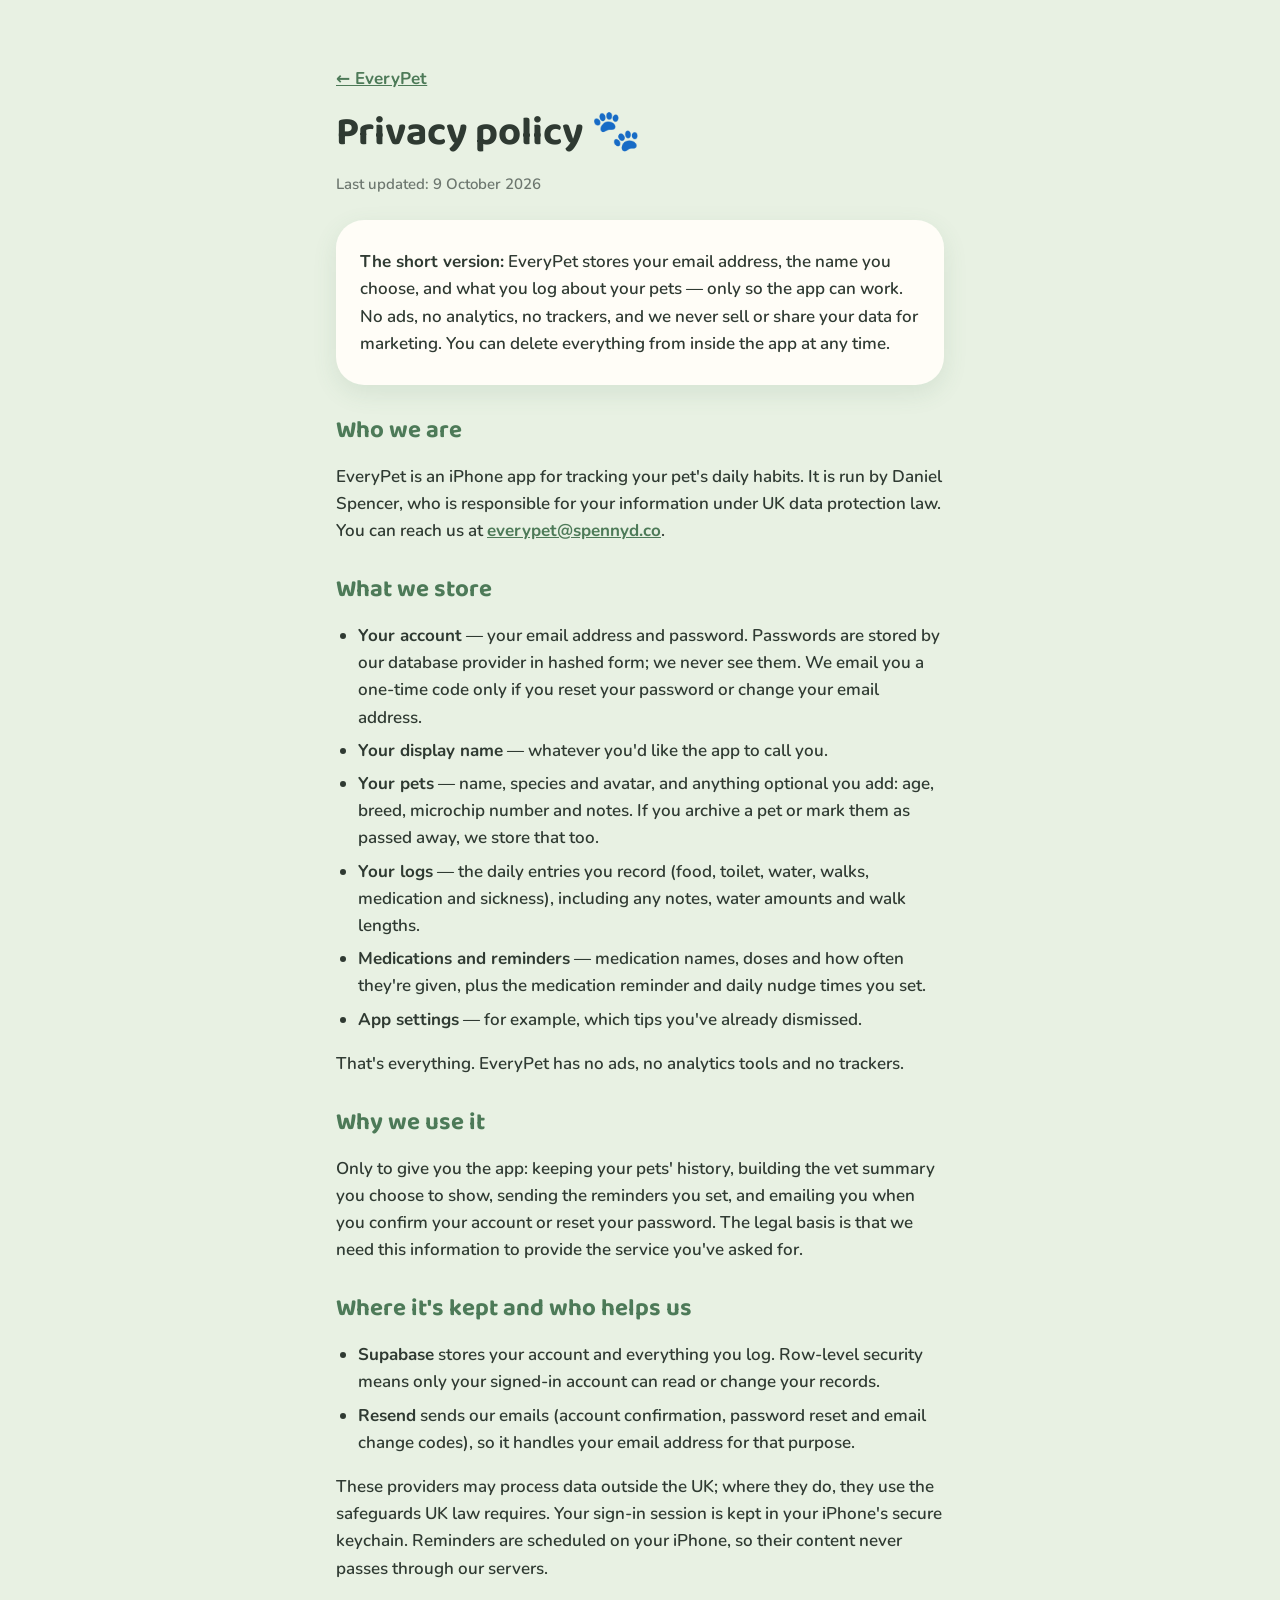
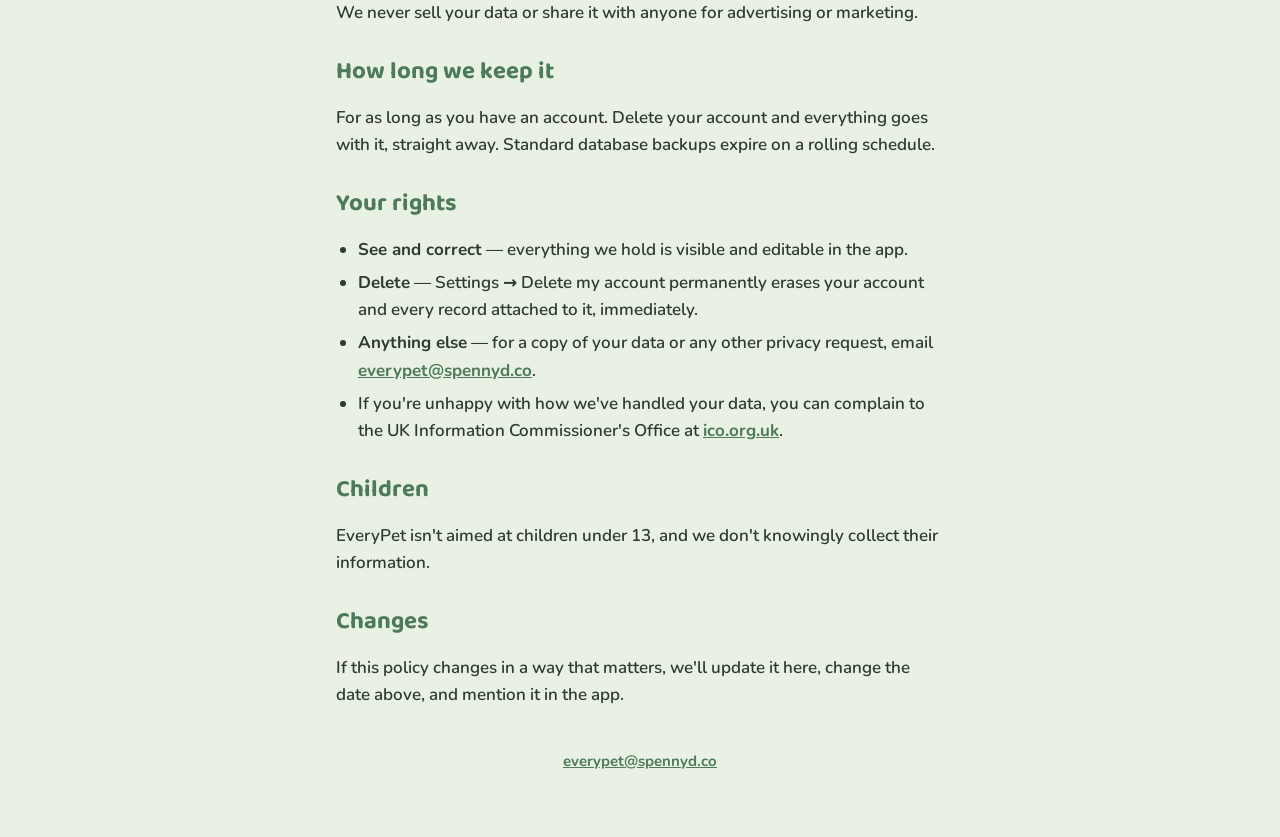
==== privacy/index.html @ b86e2752 "EveryPet site: email-confirmed page, privacy policy, home page Co-Authored-By: Claude Opus 5.5 <nore" ====
<!doctype html>
<html lang="en-GB">
  <head>
    <meta charset="utf-8" />
    <meta name="viewport" content="width=device-width, initial-scale=1" />
    <title>Privacy policy · EveryPet</title>
    <meta name="description" content="What EveryPet stores, why, and how to delete it." />
    <link rel="icon" href="../favicon.png" />
    <link rel="stylesheet" href="../style.css" />
  </head>
  <body>
    <main class="policy">
      <p><a href="../">← EveryPet</a></p>
      <h1>Privacy policy 🐾</h1>
      <p class="small">Last updated: 9 October 2026</p>

      <div class="card">
        <strong>The short version:</strong> EveryPet stores your email address, the name you choose, and what you
        log about your pets — only so the app can work. No ads, no analytics, no trackers, and we never sell or share
        your data for marketing. You can delete everything from inside the app at any time.
      </div>
      <!-- PLACEHOLDER (T13 PostHog / T14 RevenueCat): when either ships, reword the short version above,
           e.g. "…and what you log about your pets, plus anonymous usage stats and your purchase status.
           No ads, and we never sell or share your data for marketing." -->

      <h2>Who we are</h2>
      <p>
        EveryPet is an iPhone app for tracking your pet's daily habits. It is run by Daniel Spencer, who is
        responsible for your information under UK data protection law. You can reach us at
        <a href="mailto:everypet@spennyd.co">everypet@spennyd.co</a>.
      </p>

      <h2>What we store</h2>
      <ul>
        <li>
          <strong>Your account</strong> — your email address and password. Passwords are stored by our database
          provider in hashed form; we never see them. We email you a one-time code only if you reset your password or
          change your email address.
        </li>
        <li><strong>Your display name</strong> — whatever you'd like the app to call you.</li>
        <li>
          <strong>Your pets</strong> — name, species and avatar, and anything optional you add: age, breed,
          microchip number and notes. If you archive a pet or mark them as passed away, we store that too.
        </li>
        <li>
          <strong>Your logs</strong> — the daily entries you record (food, toilet, water, walks, medication and
          sickness), including any notes, water amounts and walk lengths.
        </li>
        <li>
          <strong>Medications and reminders</strong> — medication names, doses and how often they're given, plus the medication reminder and daily nudge times you set.
        </li>
        <li><strong>App settings</strong> — for example, which tips you've already dismissed.</li>
        <!-- PLACEHOLDER (T13 PostHog) — uncomment when analytics ships; confirm details against D12:
        <li>
          <strong>Usage information</strong> — which parts of the app you use (for example, that a log was saved),
          linked to a random account ID — never your email, your pets' details or what you write in notes. We use it
          to fix problems and improve the app. You can turn it off in Settings. [D12: region, events, session replay]
        </li>
        -->
        <!-- PLACEHOLDER (T14 RevenueCat) — uncomment when purchases ship; confirm against D13:
        <li>
          <strong>Purchases</strong> — if you subscribe, Apple takes the payment; we receive your purchase status and
          history (never your card details) so the app knows what to unlock.
        </li>
        -->
      </ul>
      <p>That's everything. EveryPet has no ads, no analytics tools and no trackers.</p>
      <!-- PLACEHOLDER (T13 PostHog): replace the line above with
           "That's everything. EveryPet has no ads and doesn't track you across other apps or websites." -->

      <h2>Why we use it</h2>
      <p>
        Only to give you the app: keeping your pets' history, building the vet summary you choose to show, sending the
        reminders you set, and emailing you when you confirm your account or reset your password. The legal basis is
        that we need this information to provide the service you've asked for.
      </p>

      <h2>Where it's kept and who helps us</h2>
      <ul>
        <li>
          <strong>Supabase</strong> stores your account and everything you log. Row-level security means only your
          signed-in account can read or change your records.
        </li>
        <li>
          <strong>Resend</strong> sends our emails (account confirmation, password reset and email change codes), so
          it handles your email address for that purpose.
        </li>
        <!-- PLACEHOLDER (T13 PostHog) — uncomment when analytics ships:
        <li>
          <strong>PostHog</strong> collects the anonymous usage information described above, in [D12: EU / US].
        </li>
        -->
        <!-- PLACEHOLDER (T14 RevenueCat) — uncomment when purchases ship:
        <li>
          <strong>RevenueCat</strong> manages subscriptions with Apple, so it receives your random account ID and
          purchase history.
        </li>
        -->
      </ul>
      <p>
        These providers may process data outside the UK; where they do, they use the safeguards UK law requires. Your
        sign-in session is kept in your iPhone's secure keychain. Reminders are scheduled on your iPhone, so their
        content never passes through our servers.
      </p>
      <p>We never sell your data or share it with anyone for advertising or marketing.</p>

      <h2>How long we keep it</h2>
      <p>
        For as long as you have an account. Delete your account and everything goes with it, straight away. Standard
        database backups expire on a rolling schedule.
      </p>

      <h2>Your rights</h2>
      <ul>
        <li><strong>See and correct</strong> — everything we hold is visible and editable in the app.</li>
        <li>
          <strong>Delete</strong> — Settings → Delete my account permanently erases your account and every record
          attached to it, immediately.
        </li>
        <li>
          <strong>Anything else</strong> — for a copy of your data or any other privacy request, email
          <a href="mailto:everypet@spennyd.co">everypet@spennyd.co</a>.
        </li>
        <li>
          If you're unhappy with how we've handled your data, you can complain to the UK Information Commissioner's
          Office at <a href="https://ico.org.uk/make-a-complaint/">ico.org.uk</a>.
        </li>
      </ul>

      <h2>Children</h2>
      <p>EveryPet isn't aimed at children under 13, and we don't knowingly collect their information.</p>

      <h2>Changes</h2>
      <p>If this policy changes in a way that matters, we'll update it here, change the date above, and mention it in the app.</p>

      <footer>
        <a href="mailto:everypet@spennyd.co">everypet@spennyd.co</a>
      </footer>
    </main>
  </body>
</html>
---- style.css ----
/* EveryPet site — colours mirror the app's theme tokens (src/theme/tokens.ts). */

@font-face {
  font-family: 'Baloo 2';
  src: url('fonts/baloo-2-latin-700-normal.woff2') format('woff2');
  font-weight: 700;
  font-display: swap;
}
@font-face {
  font-family: 'Nunito';
  src: url('fonts/nunito-latin-600-normal.woff2') format('woff2');
  font-weight: 600;
  font-display: swap;
}
@font-face {
  font-family: 'Nunito';
  src: url('fonts/nunito-latin-700-normal.woff2') format('woff2');
  font-weight: 700;
  font-display: swap;
}

:root {
  --sage-bg: #e8f1e3;
  --sage: #5f8d6a;
  --sage-deep: #4d7a58;
  --sage-mid: #8fb996;
  --sage-soft: #ddead7;
  --cream: #fffdf7;
  --ink: #2f3a32;
  --muted: #6d776f;
  --coral: #e4907f;
  --warn: #fdf2ef;
}

* {
  box-sizing: border-box;
}

body {
  margin: 0;
  min-height: 100vh;
  background: var(--sage-bg);
  color: var(--ink);
  font-family: 'Nunito', -apple-system, system-ui, sans-serif;
  font-weight: 600;
  font-size: 17px;
  line-height: 1.6;
  -webkit-font-smoothing: antialiased;
}

main {
  max-width: 640px;
  margin: 0 auto;
  padding: 48px 16px 64px;
}

h1,
h2 {
  font-family: 'Baloo 2', -apple-system, system-ui, sans-serif;
  font-weight: 700;
  line-height: 1.2;
  margin: 0;
}
h1 {
  font-size: 40px;
}
h2 {
  font-size: 24px;
  margin-top: 32px;
  color: var(--sage-deep);
}

a {
  color: var(--sage-deep);
  font-weight: 700;
}

.card {
  background: var(--cream);
  border-radius: 28px;
  padding: 28px 24px;
  box-shadow: 0 8px 24px rgba(77, 122, 88, 0.12);
}

.center {
  text-align: center;
}

.hero {
  font-size: 80px;
  line-height: 1;
  margin-bottom: 16px;
}

.lead {
  font-size: 19px;
  color: var(--muted);
  margin: 12px 0 0;
}

.button {
  display: inline-block;
  margin-top: 28px;
  padding: 16px 32px;
  border-radius: 28px;
  background: var(--sage);
  color: var(--cream);
  font-family: 'Baloo 2', -apple-system, system-ui, sans-serif;
  font-size: 20px;
  text-decoration: none;
}

.small {
  font-size: 15px;
  color: var(--muted);
}

.notice {
  background: var(--warn);
  border-radius: 22px;
  padding: 16px 20px;
  margin-top: 24px;
}

footer {
  margin-top: 40px;
  text-align: center;
  font-size: 15px;
  color: var(--muted);
}

[hidden] {
  display: none !important;
}

/* Policy text */
.policy ul {
  padding-left: 22px;
}
.policy li {
  margin: 6px 0;
}
.policy .card {
  margin-top: 24px;
}
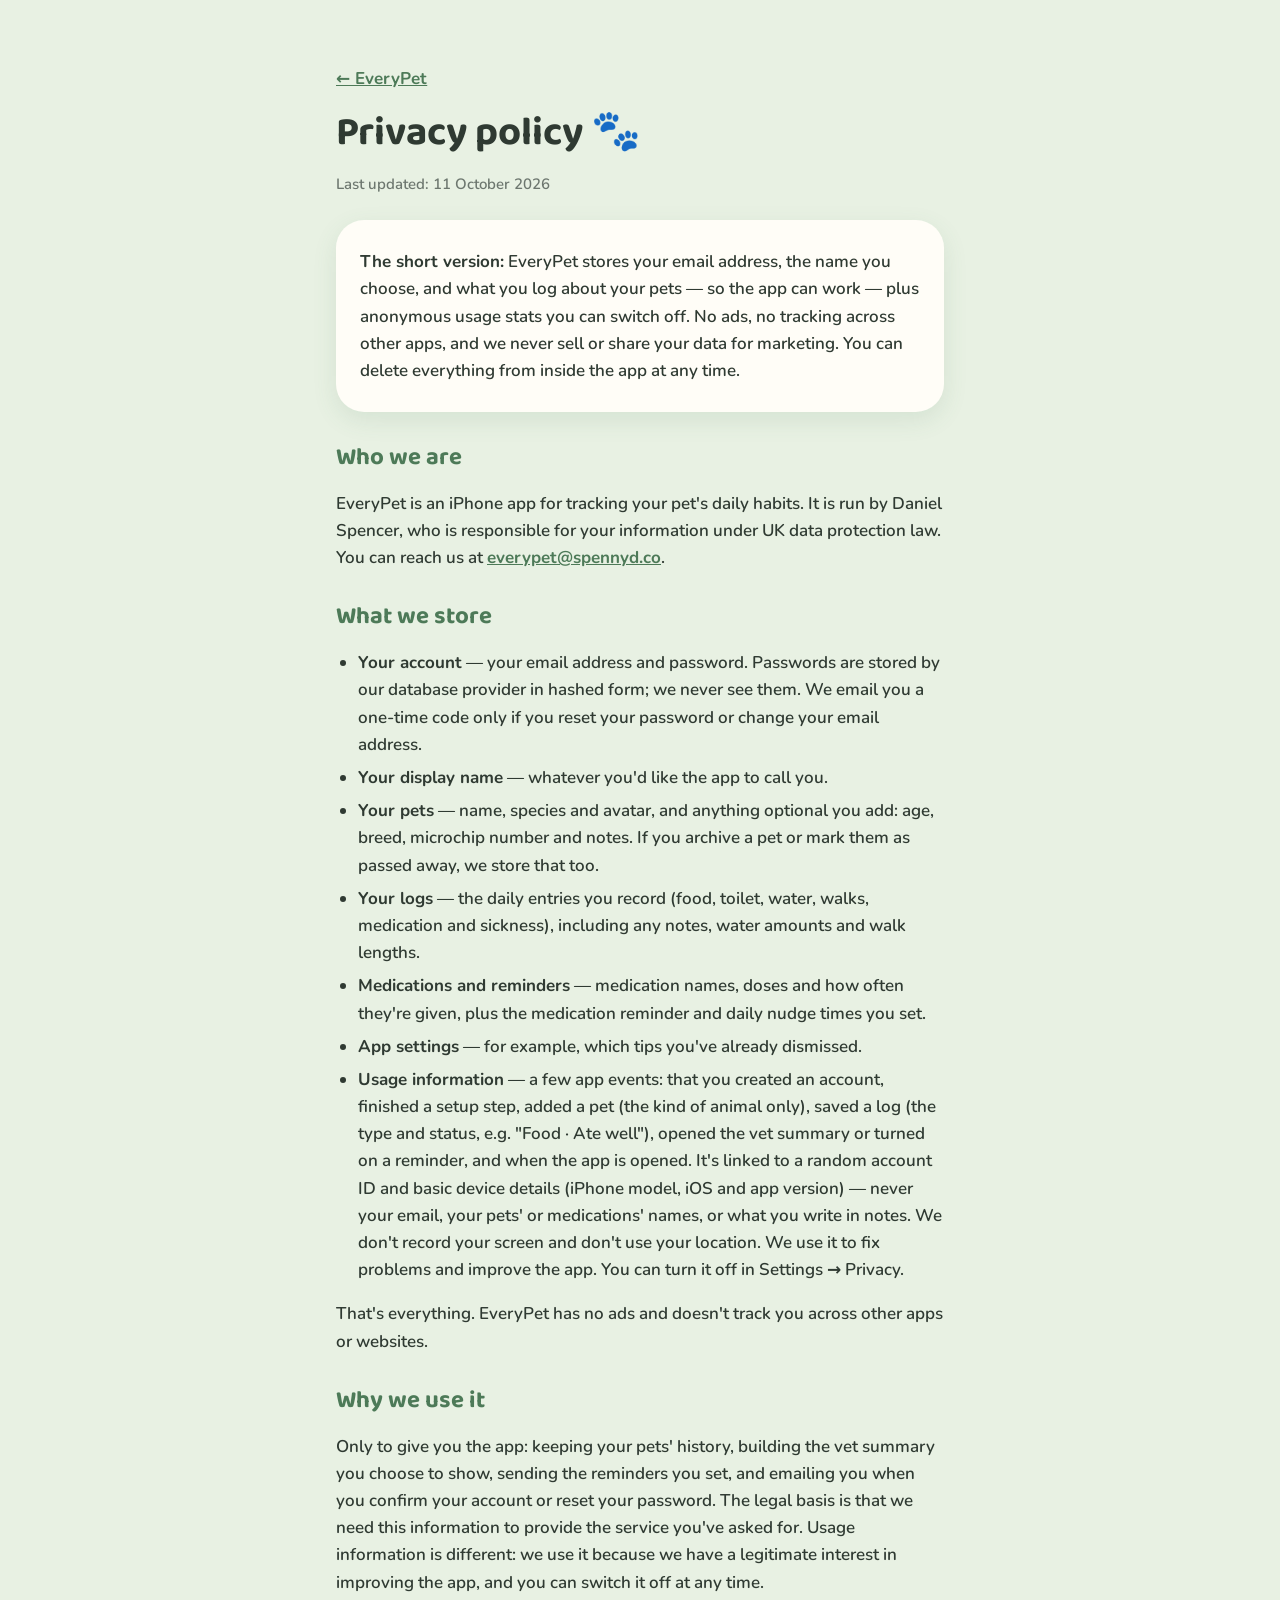
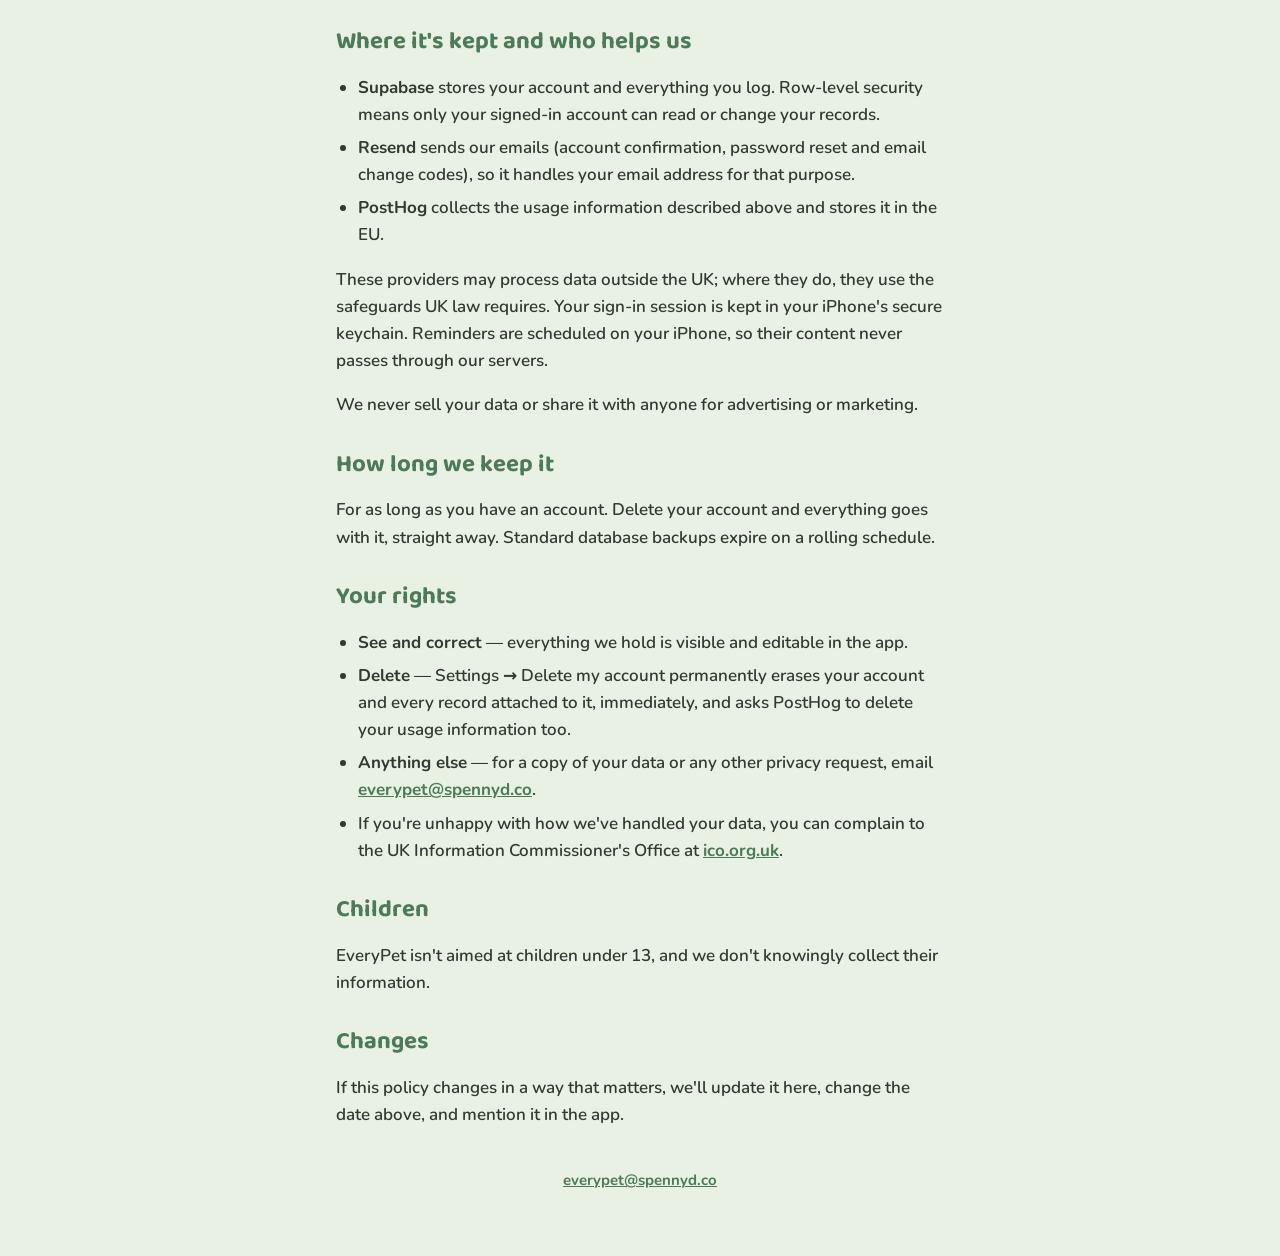
==== commit bbd0821f: "Privacy policy: switch on PostHog usage analytics (EU) Co-Authored-By: Claude Opus 5.5 <noreply@anth" ====
--- a/privacy/index.html
+++ b/privacy/index.html
@@ -12,16 +12,15 @@
     <main class="policy">
       <p><a href="../">← EveryPet</a></p>
       <h1>Privacy policy 🐾</h1>
-      <p class="small">Last updated: 9 October 2026</p>
+      <p class="small">Last updated: 11 October 2026</p>
 
       <div class="card">
         <strong>The short version:</strong> EveryPet stores your email address, the name you choose, and what you
-        log about your pets — only so the app can work. No ads, no analytics, no trackers, and we never sell or share
-        your data for marketing. You can delete everything from inside the app at any time.
+        log about your pets — so the app can work — plus anonymous usage stats you can switch off. No ads, no
+        tracking across other apps, and we never sell or share your data for marketing. You can delete everything
+        from inside the app at any time.
       </div>
-      <!-- PLACEHOLDER (T13 PostHog / T14 RevenueCat): when either ships, reword the short version above,
-           e.g. "…and what you log about your pets, plus anonymous usage stats and your purchase status.
-           No ads, and we never sell or share your data for marketing." -->
+      <!-- PLACEHOLDER (T14 RevenueCat): when purchases ship, add "and your purchase status" to the short version. -->
 
       <h2>Who we are</h2>
       <p>
@@ -50,13 +49,14 @@
           <strong>Medications and reminders</strong> — medication names, doses and how often they're given, plus the medication reminder and daily nudge times you set.
         </li>
         <li><strong>App settings</strong> — for example, which tips you've already dismissed.</li>
-        <!-- PLACEHOLDER (T13 PostHog) — uncomment when analytics ships; confirm details against D12:
         <li>
-          <strong>Usage information</strong> — which parts of the app you use (for example, that a log was saved),
-          linked to a random account ID — never your email, your pets' details or what you write in notes. We use it
-          to fix problems and improve the app. You can turn it off in Settings. [D12: region, events, session replay]
+          <strong>Usage information</strong> — a few app events: that you created an account, finished a setup step,
+          added a pet (the kind of animal only), saved a log (the type and status, e.g. "Food · Ate well"), opened
+          the vet summary or turned on a reminder, and when the app is opened. It's linked to a random account ID and
+          basic device details (iPhone model, iOS and app version) — never your email, your pets' or medications'
+          names, or what you write in notes. We don't record your screen and don't use your location. We use it to
+          fix problems and improve the app. You can turn it off in Settings → Privacy.
         </li>
-        -->
         <!-- PLACEHOLDER (T14 RevenueCat) — uncomment when purchases ship; confirm against D13:
         <li>
           <strong>Purchases</strong> — if you subscribe, Apple takes the payment; we receive your purchase status and
@@ -64,15 +64,14 @@
         </li>
         -->
       </ul>
-      <p>That's everything. EveryPet has no ads, no analytics tools and no trackers.</p>
-      <!-- PLACEHOLDER (T13 PostHog): replace the line above with
-           "That's everything. EveryPet has no ads and doesn't track you across other apps or websites." -->
+      <p>That's everything. EveryPet has no ads and doesn't track you across other apps or websites.</p>
 
       <h2>Why we use it</h2>
       <p>
         Only to give you the app: keeping your pets' history, building the vet summary you choose to show, sending the
         reminders you set, and emailing you when you confirm your account or reset your password. The legal basis is
-        that we need this information to provide the service you've asked for.
+        that we need this information to provide the service you've asked for. Usage information is different: we
+        use it because we have a legitimate interest in improving the app, and you can switch it off at any time.
       </p>
 
       <h2>Where it's kept and who helps us</h2>
@@ -85,11 +84,9 @@
           <strong>Resend</strong> sends our emails (account confirmation, password reset and email change codes), so
           it handles your email address for that purpose.
         </li>
-        <!-- PLACEHOLDER (T13 PostHog) — uncomment when analytics ships:
         <li>
-          <strong>PostHog</strong> collects the anonymous usage information described above, in [D12: EU / US].
+          <strong>PostHog</strong> collects the usage information described above and stores it in the EU.
         </li>
-        -->
         <!-- PLACEHOLDER (T14 RevenueCat) — uncomment when purchases ship:
         <li>
           <strong>RevenueCat</strong> manages subscriptions with Apple, so it receives your random account ID and
@@ -115,7 +112,7 @@
         <li><strong>See and correct</strong> — everything we hold is visible and editable in the app.</li>
         <li>
           <strong>Delete</strong> — Settings → Delete my account permanently erases your account and every record
-          attached to it, immediately.
+          attached to it, immediately, and asks PostHog to delete your usage information too.
         </li>
         <li>
           <strong>Anything else</strong> — for a copy of your data or any other privacy request, email
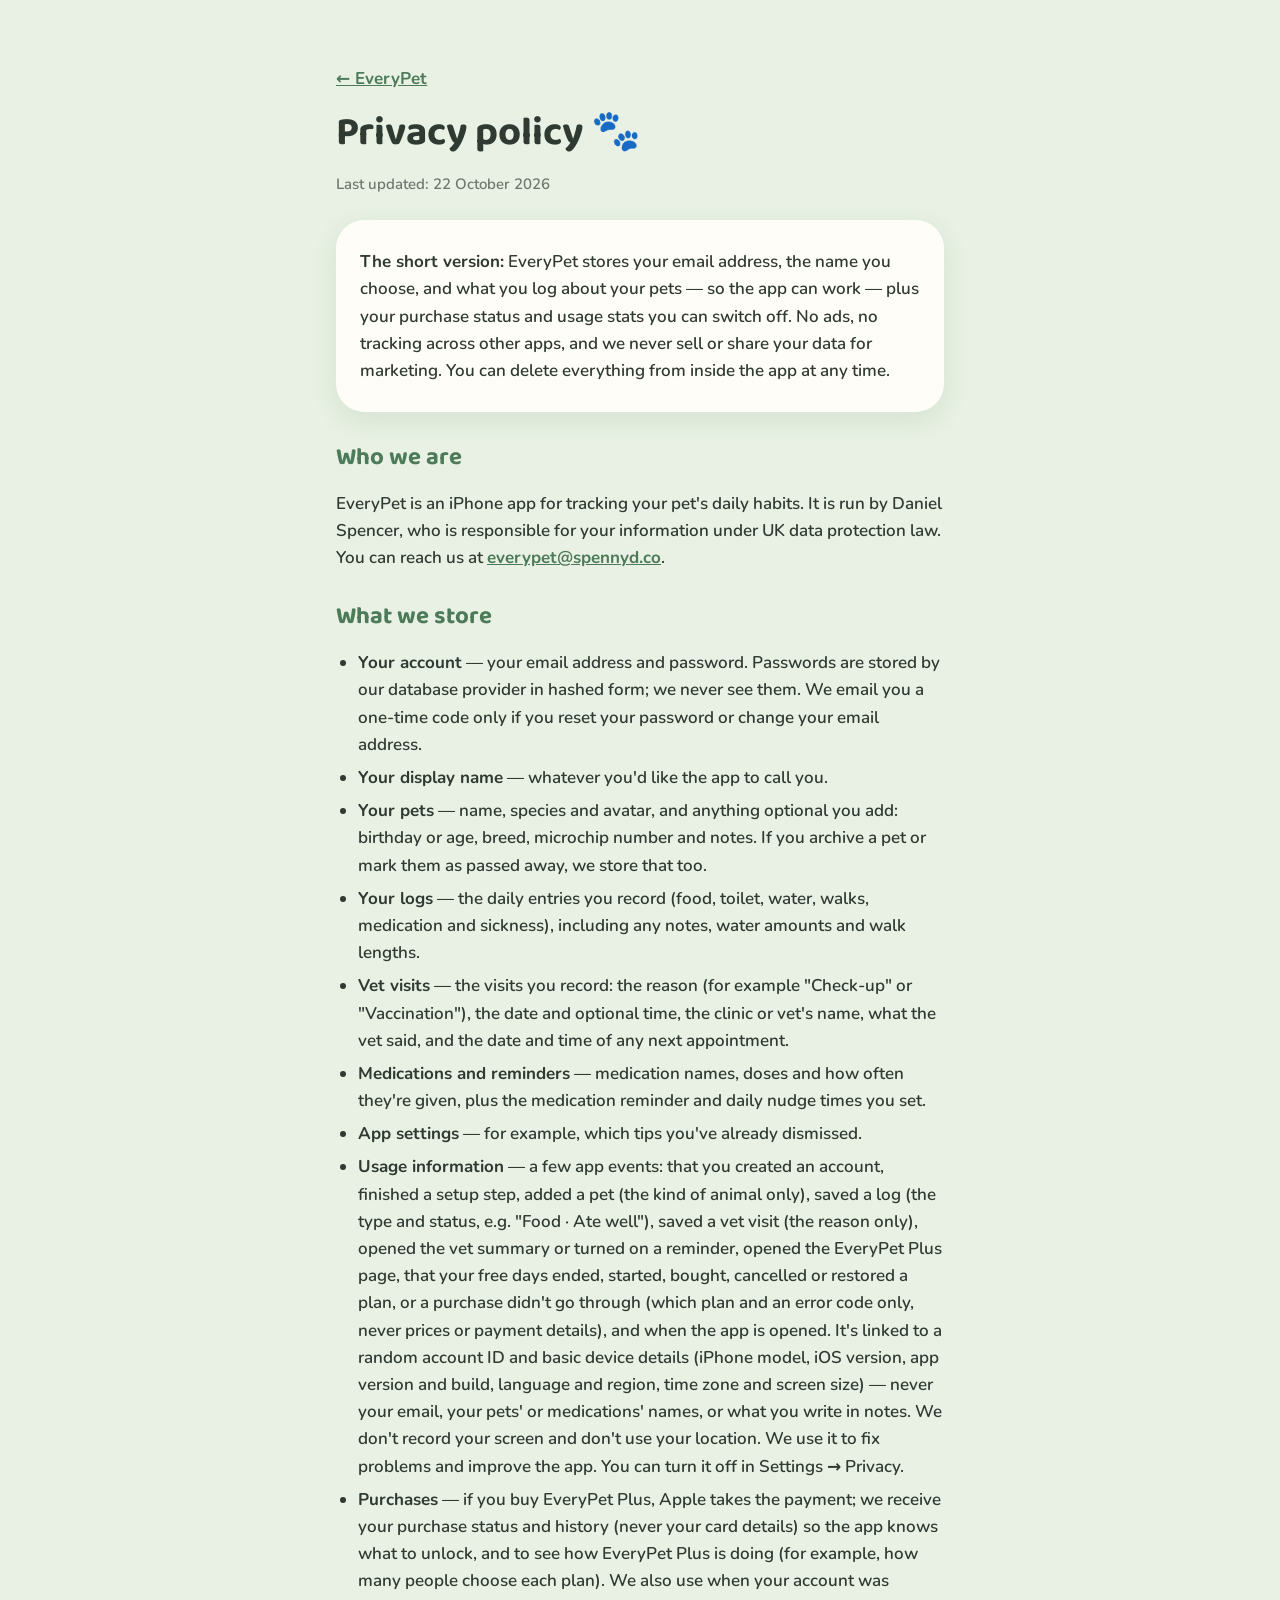
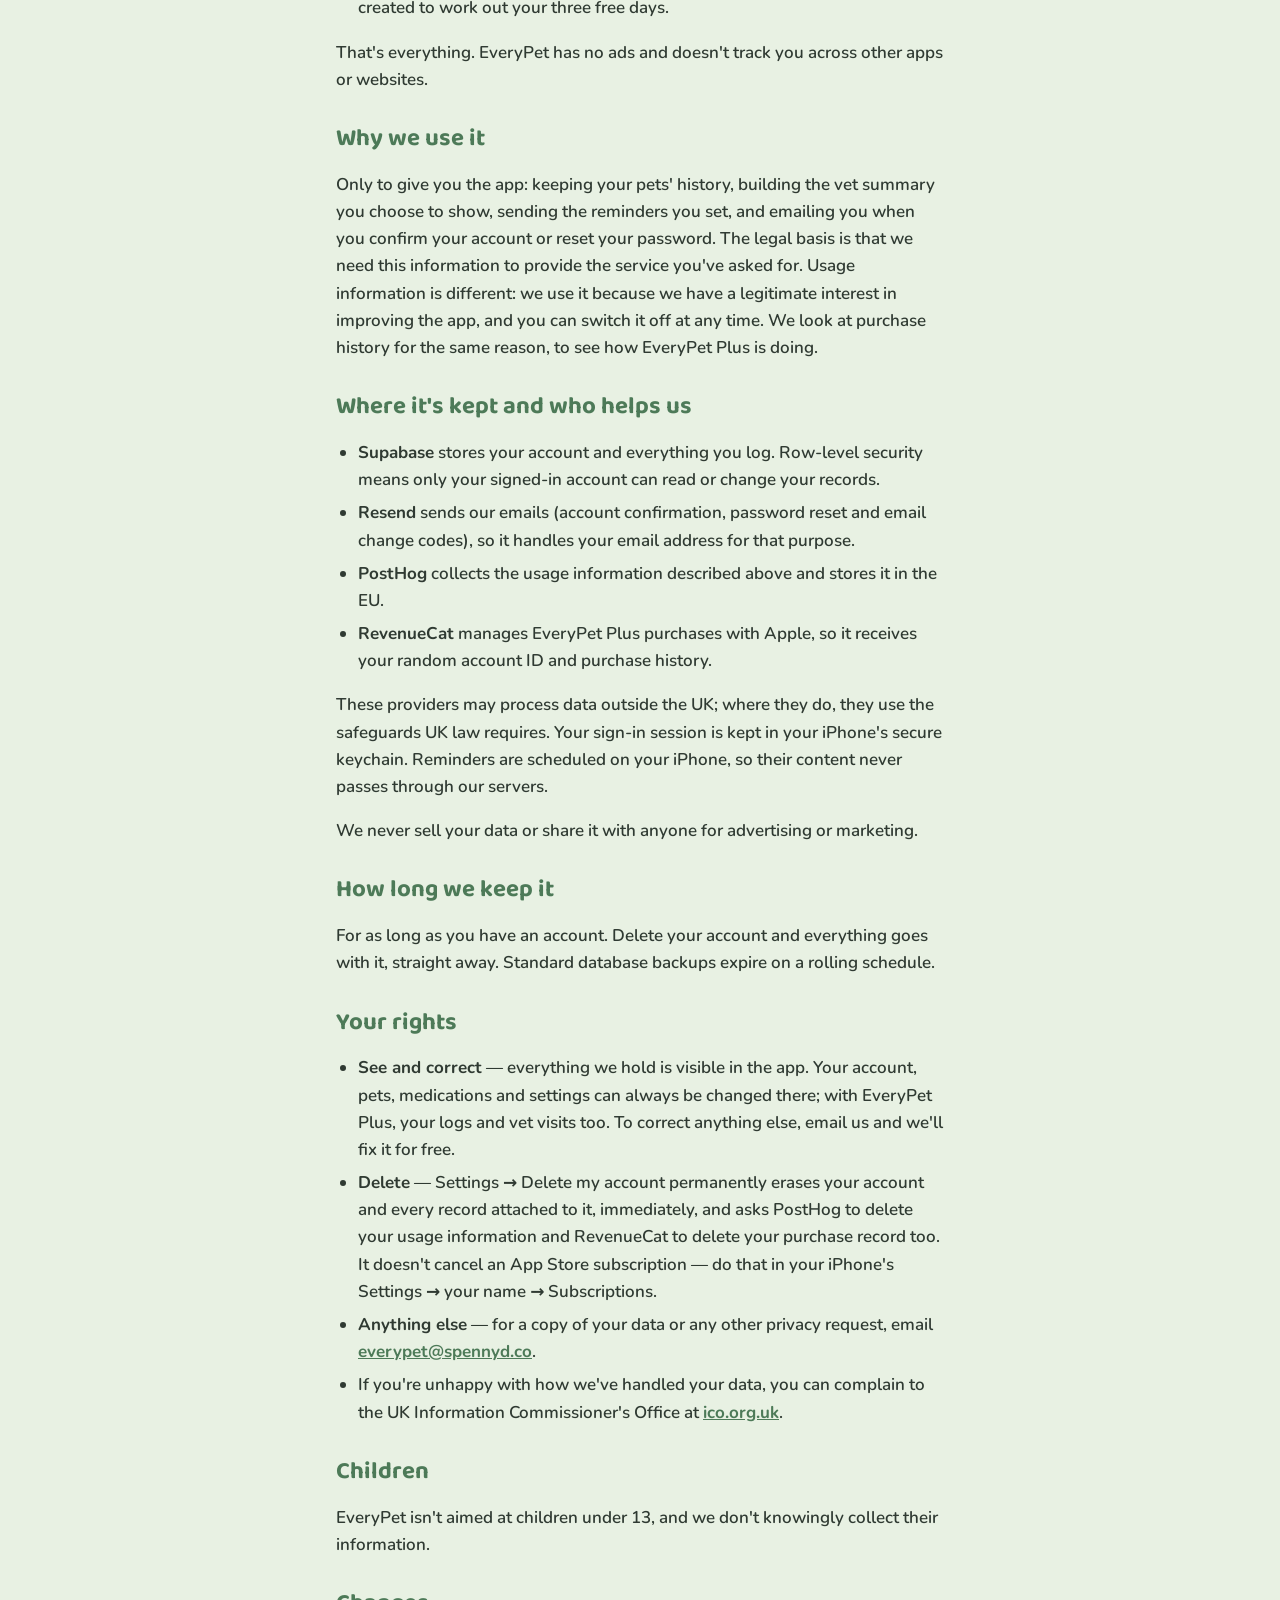
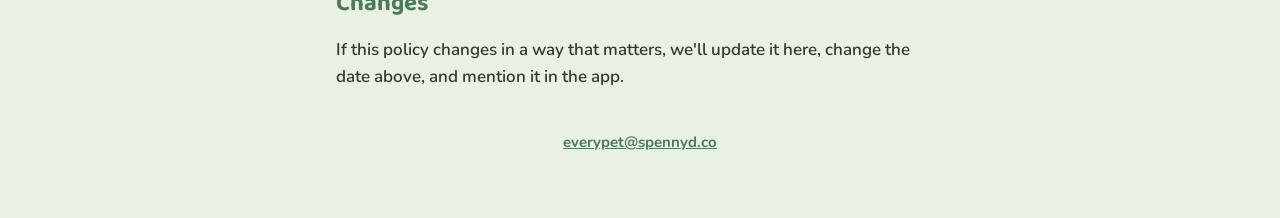
==== commit 5b023ba2: "Privacy policy: switch on EveryPet Plus (RevenueCat), vet visits, birthdays; fuller usage and device" ====
--- a/privacy/index.html
+++ b/privacy/index.html
@@ -12,15 +12,14 @@
     <main class="policy">
       <p><a href="../">← EveryPet</a></p>
       <h1>Privacy policy 🐾</h1>
-      <p class="small">Last updated: 11 October 2026</p>
+      <p class="small">Last updated: 22 October 2026</p>
 
       <div class="card">
         <strong>The short version:</strong> EveryPet stores your email address, the name you choose, and what you
-        log about your pets — so the app can work — plus anonymous usage stats you can switch off. No ads, no
-        tracking across other apps, and we never sell or share your data for marketing. You can delete everything
-        from inside the app at any time.
+        log about your pets — so the app can work — plus your purchase status and usage stats you can switch off. No
+        ads, no tracking across other apps, and we never sell or share your data for marketing. You can delete
+        everything from inside the app at any time.
       </div>
-      <!-- PLACEHOLDER (T14 RevenueCat): when purchases ship, add "and your purchase status" to the short version. -->
 
       <h2>Who we are</h2>
       <p>
@@ -38,31 +37,40 @@
         </li>
         <li><strong>Your display name</strong> — whatever you'd like the app to call you.</li>
         <li>
-          <strong>Your pets</strong> — name, species and avatar, and anything optional you add: age, breed,
-          microchip number and notes. If you archive a pet or mark them as passed away, we store that too.
+          <strong>Your pets</strong> — name, species and avatar, and anything optional you add: birthday or age,
+          breed, microchip number and notes. If you archive a pet or mark them as passed away, we store that too.
         </li>
         <li>
           <strong>Your logs</strong> — the daily entries you record (food, toilet, water, walks, medication and
           sickness), including any notes, water amounts and walk lengths.
         </li>
         <li>
-          <strong>Medications and reminders</strong> — medication names, doses and how often they're given, plus the medication reminder and daily nudge times you set.
+          <strong>Vet visits</strong> — the visits you record: the reason (for example "Check-up" or "Vaccination"),
+          the date and optional time, the clinic or vet's name, what the vet said, and the date and time of any next
+          appointment.
+        </li>
+        <li>
+          <strong>Medications and reminders</strong> — medication names, doses and how often they're given, plus the
+          medication reminder and daily nudge times you set.
         </li>
         <li><strong>App settings</strong> — for example, which tips you've already dismissed.</li>
         <li>
           <strong>Usage information</strong> — a few app events: that you created an account, finished a setup step,
-          added a pet (the kind of animal only), saved a log (the type and status, e.g. "Food · Ate well"), opened
-          the vet summary or turned on a reminder, and when the app is opened. It's linked to a random account ID and
-          basic device details (iPhone model, iOS and app version) — never your email, your pets' or medications'
-          names, or what you write in notes. We don't record your screen and don't use your location. We use it to
-          fix problems and improve the app. You can turn it off in Settings → Privacy.
+          added a pet (the kind of animal only), saved a log (the type and status, e.g. "Food · Ate well"), saved a
+          vet visit (the reason only), opened the vet summary or turned on a reminder, opened the EveryPet Plus page,
+          that your free days ended, started, bought, cancelled or restored a plan, or a purchase didn't go through
+          (which plan and an error code only, never prices or payment details), and when the app is opened. It's
+          linked to a random account ID and basic device details (iPhone model, iOS version, app version and build,
+          language and region, time zone and screen size) — never your email, your pets' or medications' names, or
+          what you write in notes. We don't record your screen and don't use your location. We use it to fix problems
+          and improve the app. You can turn it off in Settings → Privacy.
         </li>
-        <!-- PLACEHOLDER (T14 RevenueCat) — uncomment when purchases ship; confirm against D13:
         <li>
-          <strong>Purchases</strong> — if you subscribe, Apple takes the payment; we receive your purchase status and
-          history (never your card details) so the app knows what to unlock.
+          <strong>Purchases</strong> — if you buy EveryPet Plus, Apple takes the payment; we receive your purchase
+          status and history (never your card details) so the app knows what to unlock, and to see how EveryPet Plus
+          is doing (for example, how many people choose each plan). We also use when your account was created to work
+          out your three free days.
         </li>
-        -->
       </ul>
       <p>That's everything. EveryPet has no ads and doesn't track you across other apps or websites.</p>
 
@@ -71,7 +79,8 @@
         Only to give you the app: keeping your pets' history, building the vet summary you choose to show, sending the
         reminders you set, and emailing you when you confirm your account or reset your password. The legal basis is
         that we need this information to provide the service you've asked for. Usage information is different: we
-        use it because we have a legitimate interest in improving the app, and you can switch it off at any time.
+        use it because we have a legitimate interest in improving the app, and you can switch it off at any time. We
+        look at purchase history for the same reason, to see how EveryPet Plus is doing.
       </p>
 
       <h2>Where it's kept and who helps us</h2>
@@ -87,12 +96,10 @@
         <li>
           <strong>PostHog</strong> collects the usage information described above and stores it in the EU.
         </li>
-        <!-- PLACEHOLDER (T14 RevenueCat) — uncomment when purchases ship:
         <li>
-          <strong>RevenueCat</strong> manages subscriptions with Apple, so it receives your random account ID and
-          purchase history.
+          <strong>RevenueCat</strong> manages EveryPet Plus purchases with Apple, so it receives your random account
+          ID and purchase history.
         </li>
-        -->
       </ul>
       <p>
         These providers may process data outside the UK; where they do, they use the safeguards UK law requires. Your
@@ -109,10 +116,16 @@
 
       <h2>Your rights</h2>
       <ul>
-        <li><strong>See and correct</strong> — everything we hold is visible and editable in the app.</li>
+        <li>
+          <strong>See and correct</strong> — everything we hold is visible in the app. Your account, pets,
+          medications and settings can always be changed there; with EveryPet Plus, your logs and vet visits too. To
+          correct anything else, email us and we'll fix it for free.
+        </li>
         <li>
           <strong>Delete</strong> — Settings → Delete my account permanently erases your account and every record
-          attached to it, immediately, and asks PostHog to delete your usage information too.
+          attached to it, immediately, and asks PostHog to delete your usage information and RevenueCat to delete
+          your purchase record too. It doesn't cancel an App Store subscription — do that in your iPhone's Settings →
+          your name → Subscriptions.
         </li>
         <li>
           <strong>Anything else</strong> — for a copy of your data or any other privacy request, email
